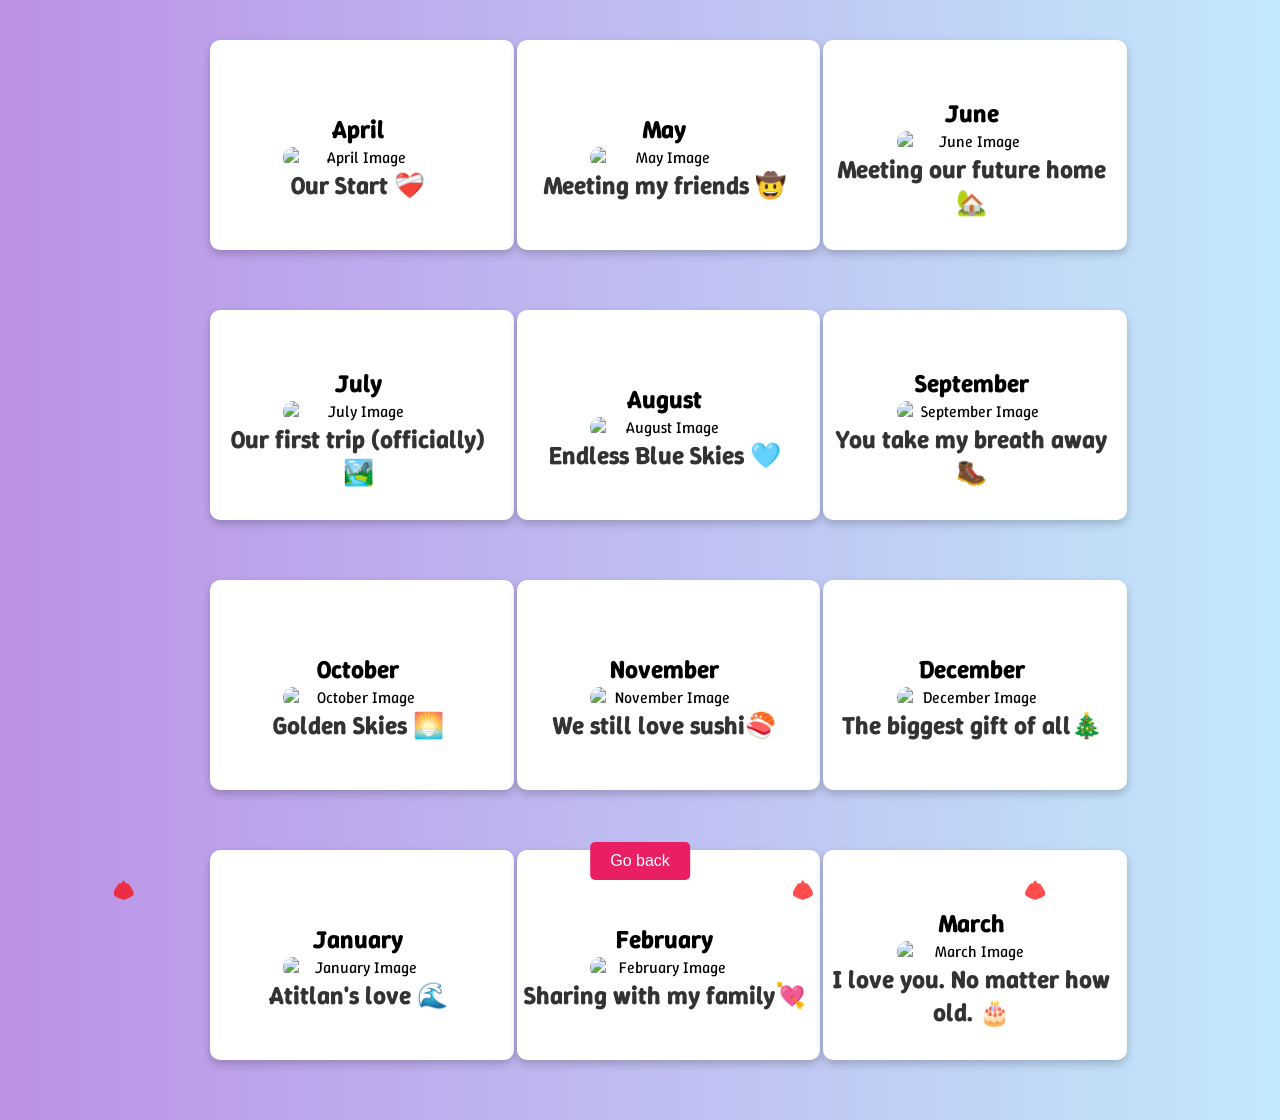
==== 1yr.html @ 80d87c98 "Add files via upload" ====
<!DOCTYPE html>
<html lang="en">
<head>
    <meta charset="UTF-8">
    <meta name="viewport" content="width=device-width, initial-scale=1.0">
    <title>Our first of many<3</title>
    <link rel="icon" href="logo.jpg" type="image/icon type">
    <link rel="stylesheet" href="styles.css">
    <link rel="preconnect" href="https://fonts.googleapis.com">
    <link rel="preconnect" href="https://fonts.gstatic.com" crossorigin>
    <link href="https://fonts.googleapis.com/css2?family=Inter&family=Winky+Sans:ital,wght@0,300..900;1,300..900&display=swap" rel="stylesheet">
</head>
<body class="yr1">
    <div class="grid-container">
        <!-- April Container -->
        <div class="container" id="april">
            <h3>April</h3>
            <img id="april-image" src="" alt="April Image" class="romantic-photo">        
            <span>Our Start ❤️‍🩹</span>
        </div>

        <!-- May Container -->
        <div class="container" id="may">
            <h3>May</h3>
            <img id="may-image" src="" alt="May Image" class="romantic-photo">        
            <span>Meeting my friends 🤠</span>
        </div>

        <!-- June Container -->
        <div class="container" id="june">
            <h3>June</h3>
            <img id="june-image" alt="June Image" class="romantic-photo">        
            <span>Meeting our future home 🏡 </span>
        </div>

        <!-- July Container -->
        <div class="container" id="july">
            <h3>July</h3>
            <img id="july-image" alt="July Image" class="romantic-photo">        
            <span>Our first trip (officially) 🏞️</span>
        </div>

        <!-- August Container -->
        <div class="container" id="august">
            <h3>August</h3>
            <img id="august-image" alt="August Image" class="romantic-photo">        
            <span>Endless Blue Skies 🩵</span>
        </div>

        <!-- September Container -->
        <div class="container" id="september">
            <h3>September</h3>
            <img id="september-image" alt="September Image" class="romantic-photo">        
            <span>You take my breath away 🥾</span>
        </div>

        <!-- October Container -->
        <div class="container" id="october">
            <h3>October</h3>
            <img id="october-image" alt="October Image" class="romantic-photo">        
            <span>Golden Skies 🌅</span>
        </div>

        <!-- November Container -->
        <div class="container" id="november">
            <h3>November</h3>
            <img id="november-image" alt="November Image" class="romantic-photo">        
            <span>We still love sushi🍣</span>
        </div>

        <!-- December Container -->
        <div class="container" id="december">
            <h3>December</h3>
            <img id="december-image" alt="December Image" class="romantic-photo">        
            <span>The biggest gift of all🎄</span>
        </div>

        <!-- January Container -->
        <div class="container" id="january">
            <h3>January</h3>
            <img id="january-image" alt="January Image" class="romantic-photo">        
            <span>Atitlan's love 🌊</span>
        </div>

        <!-- February Container -->
        <div class="container" id="february">
            <h3>February</h3>
            <img id="february-image" alt="February Image" class="romantic-photo">        
            <span>Sharing with my family💘</span>
        </div>

        <!-- March Container -->
        <div class="container" id="march">
            <h3>March</h3>
            <img id="march-image" alt="March Image" class="romantic-photo">        
            <span>I love you. No matter how old. 🎂</span>
        </div>

        <div id="hearts-container"></div>
        <a href="index.html">
            <button id="go-main">Go back</button>
        </a>
    </div>
    <script src="scripts2.js"></script>
</body>
</html>
---- styles.css ----
body {
    font-family: 'Arial', sans-serif;
    display: flex;
    justify-content: center;
    align-items: center;
    height: 100vh;
    margin: 0;
    background: linear-gradient(to right, #ffecd2, #fcb69f);
}

.container {
    text-align: center;
    background: white;
    padding: 30px;
    border-radius: 10px;
    box-shadow: 0 4px 8px rgba(0, 0, 0, 0.2);
    max-width: 400px;
    width: 100%;
}

h1 {
    color: #e91e63;
}

.romantic-photo {
    width: 100%;
    height: auto;
    border-radius: 10px;
    margin-bottom: 20px;
}

p {
    font-size: 18px;
    color: #555;
}

button {
    background-color: #e91e63;
    color: white;
    border: none;
    padding: 10px 20px;
    font-size: 16px;
    border-radius: 5px;
    cursor: pointer;
}

#go-main {
    position: fixed; /* Stays at the bottom of the viewport */
    bottom: 20px;
    left: 50%; /* Centers it horizontally */
    transform: translateX(-50%); /* Ensures proper centering */
    background-color: #e91e63;
    color: white;
    border: none;
    padding: 10px 20px;
    font-size: 16px;
    border-radius: 5px;
    cursor: pointer;
}

#go-main:hover {
    background-color: #d81b60;
}


button:hover {
    background-color: #d81b60;
}

.hearts {
    position: absolute;
    top: 0;
    left: 0;
    width: 100%;
    height: 100%;
    pointer-events: none;
}

@media (max-width: 480px) {
    .container {
        padding: 15px;
        max-width: 90%; /* Adjusts width to fit smaller screens */
    }

    h1 {
        font-size: 20px; /* Reduce header size */
    }

    p {
        font-size: 14px;
    }

    button {
        font-size: 12px;
        padding: 6px 12px;
    }
}

@media (max-width: 480px) {
    .yr1 {
        max-width: 100%; 
        height: auto;
    }
}

body {
    overflow-x: hidden; /* Prevents horizontal scrolling */
}


.index-page {
    background: linear-gradient(to right, #a1c4fd, #c2e9fb);
}

.index-page .container {
    background: #f0f8ff; 
    border: 2px solid #3498db;
}

.index-page h1 {
    color: #3498db; 
}

.index-page button {
    background-color: #3498db; 
}

.index-page button:hover {
    background-color: #2980b9;
}

.index-page .container {
    padding: 40px;
    margin-right: 20px; 
}

.index-page .yr1 {
    width: 350px; /* Adjust as needed */
    height: auto;
}

#hearts-container {
    position: fixed;
    bottom: 0;
    left: 0;
    width: 100%;
    z-index: 1000; /* Make sure hearts appear above other content */
}
/* Specific Styles for yr1 Section */
.yr1 {
    background: linear-gradient(to right, #bb91e6, #c2e9fb);
    font-family: "Winky Sans", sans-serif;
    width: 100%;
    height: auto;
}

.yr1 .grid-container {
    display: grid;
    grid-template-columns: repeat(3, 1fr); /* 3 columns */
    gap: 20px;
    padding: 20px;
    max-width: 900px;
    margin: auto;
}

.yr1 .container {
    text-align: center;
    background: white;
    padding: 5px;
    border-radius: 10px;
    box-shadow: 0 4px 8px rgba(0, 0, 0, 0.2);
    width: 100%;
    min-height: 200px; 
    height: auto;
    margin: 20px; 
    padding-right: 12px;
    display: flex;
    flex-direction: column;
    align-items: center;
    justify-content: center;
}

.yr1 .container h3 {
    font-size: 25px;  /* Adjust size for h3 */
    margin-bottom: 0px;
}

.yr1 .container img {
    width: 150px; /* Ensure all images have a fixed width */
    height: auto; /* Maintain aspect ratio */
    max-height: 200px; /* Set a max-height to prevent drastic size differences */
    margin-bottom: 1px;
    margin-top: 1px;
    box-sizing: border-box; /* Include padding and border in the element's total width/height */
}


.yr1 .container span {
    font-size: 25px;
    font-weight: bold;
    color: #333;
}

@media (max-width: 768px) {
    .yr1 .grid-container {
        grid-template-columns: repeat(2, 1fr); /* 2 columns on smaller screens */
    }

    .yr1 .container {
        padding: 15px;
    }

    .yr1 .container img {
        width: 80px; /* Adjust image size for smaller screens */
    }

    .yr1 .container span {
        font-size: 18px; /* Smaller text for smaller screens */
    }
}

@media (max-width: 480px) {
    .yr1 .grid-container {
        grid-template-columns: 1fr; /* 1 column for very small screens */
    }

    .yr1 .container {
        padding: 10px;
    }

    .yr1 .container img {
        width: 60px; /* Adjust image size even smaller */
    }

    .yr1 .container span {
        font-size: 16px; /* Even smaller text for very small screens */
    }
}
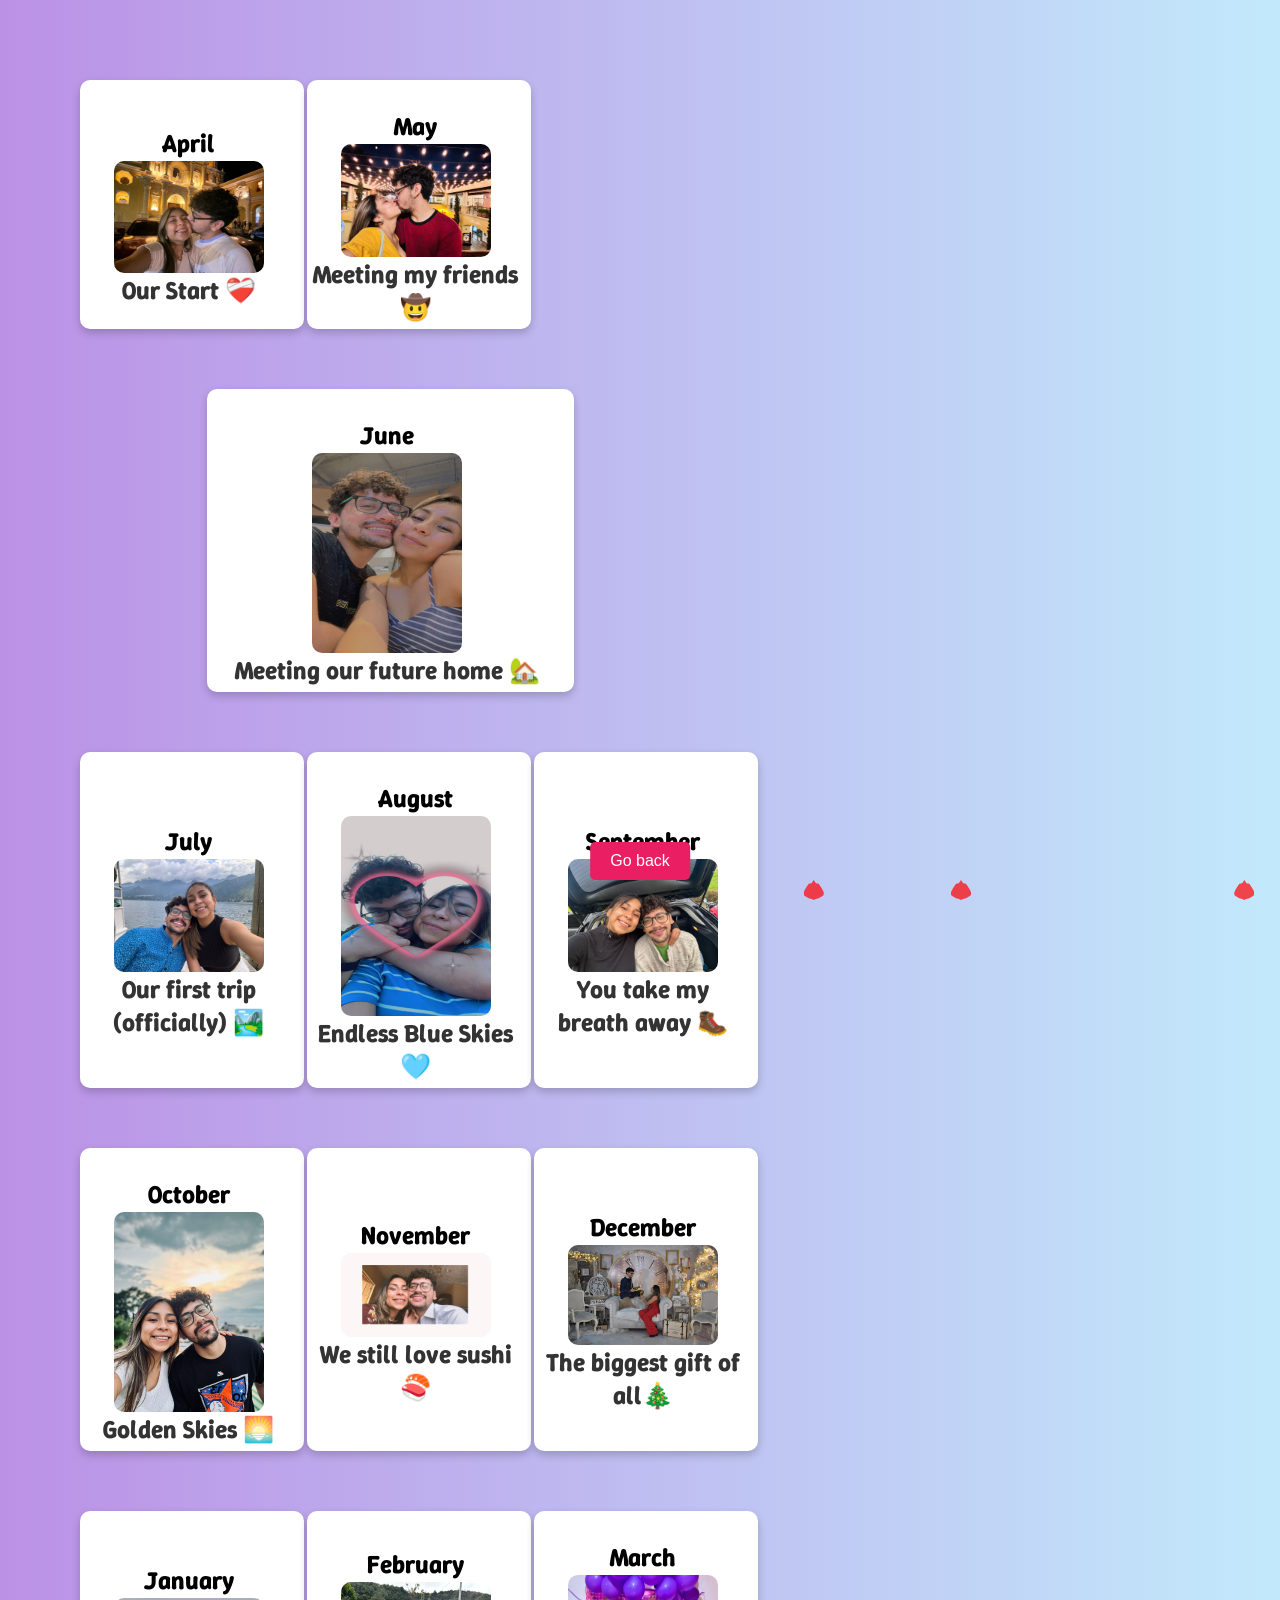
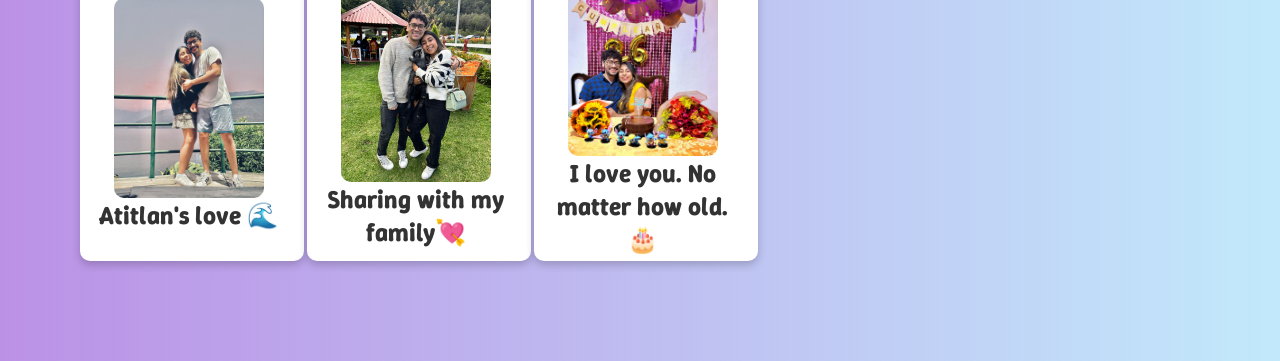
==== commit c2ff3822: "2yr" ====
--- a/1yr.html
+++ b/1yr.html
@@ -1,106 +1,106 @@
-<!DOCTYPE html>
-<html lang="en">
-<head>
-    <meta charset="UTF-8">
-    <meta name="viewport" content="width=device-width, initial-scale=1.0">
-    <title>Our first of many<3</title>
-    <link rel="icon" href="logo.jpg" type="image/icon type">
-    <link rel="stylesheet" href="styles.css">
-    <link rel="preconnect" href="https://fonts.googleapis.com">
-    <link rel="preconnect" href="https://fonts.gstatic.com" crossorigin>
-    <link href="https://fonts.googleapis.com/css2?family=Inter&family=Winky+Sans:ital,wght@0,300..900;1,300..900&display=swap" rel="stylesheet">
-</head>
-<body class="yr1">
-    <div class="grid-container">
-        <!-- April Container -->
-        <div class="container" id="april">
-            <h3>April</h3>
-            <img id="april-image" src="" alt="April Image" class="romantic-photo">        
-            <span>Our Start ❤️‍🩹</span>
-        </div>
-
-        <!-- May Container -->
-        <div class="container" id="may">
-            <h3>May</h3>
-            <img id="may-image" src="" alt="May Image" class="romantic-photo">        
-            <span>Meeting my friends 🤠</span>
-        </div>
-
-        <!-- June Container -->
-        <div class="container" id="june">
-            <h3>June</h3>
-            <img id="june-image" alt="June Image" class="romantic-photo">        
-            <span>Meeting our future home 🏡 </span>
-        </div>
-
-        <!-- July Container -->
-        <div class="container" id="july">
-            <h3>July</h3>
-            <img id="july-image" alt="July Image" class="romantic-photo">        
-            <span>Our first trip (officially) 🏞️</span>
-        </div>
-
-        <!-- August Container -->
-        <div class="container" id="august">
-            <h3>August</h3>
-            <img id="august-image" alt="August Image" class="romantic-photo">        
-            <span>Endless Blue Skies 🩵</span>
-        </div>
-
-        <!-- September Container -->
-        <div class="container" id="september">
-            <h3>September</h3>
-            <img id="september-image" alt="September Image" class="romantic-photo">        
-            <span>You take my breath away 🥾</span>
-        </div>
-
-        <!-- October Container -->
-        <div class="container" id="october">
-            <h3>October</h3>
-            <img id="october-image" alt="October Image" class="romantic-photo">        
-            <span>Golden Skies 🌅</span>
-        </div>
-
-        <!-- November Container -->
-        <div class="container" id="november">
-            <h3>November</h3>
-            <img id="november-image" alt="November Image" class="romantic-photo">        
-            <span>We still love sushi🍣</span>
-        </div>
-
-        <!-- December Container -->
-        <div class="container" id="december">
-            <h3>December</h3>
-            <img id="december-image" alt="December Image" class="romantic-photo">        
-            <span>The biggest gift of all🎄</span>
-        </div>
-
-        <!-- January Container -->
-        <div class="container" id="january">
-            <h3>January</h3>
-            <img id="january-image" alt="January Image" class="romantic-photo">        
-            <span>Atitlan's love 🌊</span>
-        </div>
-
-        <!-- February Container -->
-        <div class="container" id="february">
-            <h3>February</h3>
-            <img id="february-image" alt="February Image" class="romantic-photo">        
-            <span>Sharing with my family💘</span>
-        </div>
-
-        <!-- March Container -->
-        <div class="container" id="march">
-            <h3>March</h3>
-            <img id="march-image" alt="March Image" class="romantic-photo">        
-            <span>I love you. No matter how old. 🎂</span>
-        </div>
-
-        <div id="hearts-container"></div>
-        <a href="index.html">
-            <button id="go-main">Go back</button>
-        </a>
-    </div>
-    <script src="scripts2.js"></script>
-</body>
-</html>
+<!DOCTYPE html>
+<html lang="en">
+<head>
+    <meta charset="UTF-8">
+    <meta name="viewport" content="width=device-width, initial-scale=1.0">
+    <title>Our first of many<3</title>
+    <link rel="icon" href="logo.jpg" type="image/icon type">
+    <link rel="stylesheet" href="styles.css">
+    <link rel="preconnect" href="https://fonts.googleapis.com">
+    <link rel="preconnect" href="https://fonts.gstatic.com" crossorigin>
+    <link href="https://fonts.googleapis.com/css2?family=Inter&family=Winky+Sans:ital,wght@0,300..900;1,300..900&display=swap" rel="stylesheet">
+</head>
+<body class="yr1">
+    <div class="grid-container">
+        <!-- April Container -->
+        <div class="container" id="april">
+            <h3>April</h3>
+            <img id="april-image" src="" alt="April Image" class="romantic-photo">        
+            <span>Our Start ❤️‍🩹</span>
+        </div>
+
+        <!-- May Container -->
+        <div class="container" id="may">
+            <h3>May</h3>
+            <img id="may-image" src="" alt="May Image" class="romantic-photo">        
+            <span>Meeting my friends 🤠</span>
+        </div>
+
+        <!-- June Container -->
+        <div class="container" id="june">
+            <h3>June</h3>
+            <img id="june-image" alt="June Image" class="romantic-photo">        
+            <span>Meeting our future home 🏡 </span>
+        </div>
+
+        <!-- July Container -->
+        <div class="container" id="july">
+            <h3>July</h3>
+            <img id="july-image" alt="July Image" class="romantic-photo">        
+            <span>Our first trip (officially) 🏞️</span>
+        </div>
+
+        <!-- August Container -->
+        <div class="container" id="august">
+            <h3>August</h3>
+            <img id="august-image" alt="August Image" class="romantic-photo">        
+            <span>Endless Blue Skies 🩵</span>
+        </div>
+
+        <!-- September Container -->
+        <div class="container" id="september">
+            <h3>September</h3>
+            <img id="september-image" alt="September Image" class="romantic-photo">        
+            <span>You take my breath away 🥾</span>
+        </div>
+
+        <!-- October Container -->
+        <div class="container" id="october">
+            <h3>October</h3>
+            <img id="october-image" alt="October Image" class="romantic-photo">        
+            <span>Golden Skies 🌅</span>
+        </div>
+
+        <!-- November Container -->
+        <div class="container" id="november">
+            <h3>November</h3>
+            <img id="november-image" alt="November Image" class="romantic-photo">        
+            <span>We still love sushi🍣</span>
+        </div>
+
+        <!-- December Container -->
+        <div class="container" id="december">
+            <h3>December</h3>
+            <img id="december-image" alt="December Image" class="romantic-photo">        
+            <span>The biggest gift of all🎄</span>
+        </div>
+
+        <!-- January Container -->
+        <div class="container" id="january">
+            <h3>January</h3>
+            <img id="january-image" alt="January Image" class="romantic-photo">        
+            <span>Atitlan's love 🌊</span>
+        </div>
+
+        <!-- February Container -->
+        <div class="container" id="february">
+            <h3>February</h3>
+            <img id="february-image" alt="February Image" class="romantic-photo">        
+            <span>Sharing with my family💘</span>
+        </div>
+
+        <!-- March Container -->
+        <div class="container" id="march">
+            <h3>March</h3>
+            <img id="march-image" alt="March Image" class="romantic-photo">        
+            <span>I love you. No matter how old. 🎂</span>
+        </div>
+
+        <div id="hearts-container"></div>
+        <a href="index.html">
+            <button id="go-main">Go back</button>
+        </a>
+    </div>
+    <script src="scripts2.js"></script>
+</body>
+</html>
--- a/styles.css
+++ b/styles.css
@@ -1,238 +1,240 @@
-body {
-    font-family: 'Arial', sans-serif;
-    display: flex;
-    justify-content: center;
-    align-items: center;
-    height: 100vh;
-    margin: 0;
-    background: linear-gradient(to right, #ffecd2, #fcb69f);
-}
-
-.container {
-    text-align: center;
-    background: white;
-    padding: 30px;
-    border-radius: 10px;
-    box-shadow: 0 4px 8px rgba(0, 0, 0, 0.2);
-    max-width: 400px;
-    width: 100%;
-}
-
-h1 {
-    color: #e91e63;
-}
-
-.romantic-photo {
-    width: 100%;
-    height: auto;
-    border-radius: 10px;
-    margin-bottom: 20px;
-}
-
-p {
-    font-size: 18px;
-    color: #555;
-}
-
-button {
-    background-color: #e91e63;
-    color: white;
-    border: none;
-    padding: 10px 20px;
-    font-size: 16px;
-    border-radius: 5px;
-    cursor: pointer;
-}
-
-#go-main {
-    position: fixed; /* Stays at the bottom of the viewport */
-    bottom: 20px;
-    left: 50%; /* Centers it horizontally */
-    transform: translateX(-50%); /* Ensures proper centering */
-    background-color: #e91e63;
-    color: white;
-    border: none;
-    padding: 10px 20px;
-    font-size: 16px;
-    border-radius: 5px;
-    cursor: pointer;
-}
-
-#go-main:hover {
-    background-color: #d81b60;
-}
-
-
-button:hover {
-    background-color: #d81b60;
-}
-
-.hearts {
-    position: absolute;
-    top: 0;
-    left: 0;
-    width: 100%;
-    height: 100%;
-    pointer-events: none;
-}
-
-@media (max-width: 480px) {
-    .container {
-        padding: 15px;
-        max-width: 90%; /* Adjusts width to fit smaller screens */
-    }
-
-    h1 {
-        font-size: 20px; /* Reduce header size */
-    }
-
-    p {
-        font-size: 14px;
-    }
-
-    button {
-        font-size: 12px;
-        padding: 6px 12px;
-    }
-}
-
-@media (max-width: 480px) {
-    .yr1 {
-        max-width: 100%; 
-        height: auto;
-    }
-}
-
-body {
-    overflow-x: hidden; /* Prevents horizontal scrolling */
-}
-
-
-.index-page {
-    background: linear-gradient(to right, #a1c4fd, #c2e9fb);
-}
-
-.index-page .container {
-    background: #f0f8ff; 
-    border: 2px solid #3498db;
-}
-
-.index-page h1 {
-    color: #3498db; 
-}
-
-.index-page button {
-    background-color: #3498db; 
-}
-
-.index-page button:hover {
-    background-color: #2980b9;
-}
-
-.index-page .container {
-    padding: 40px;
-    margin-right: 20px; 
-}
-
-.index-page .yr1 {
-    width: 350px; /* Adjust as needed */
-    height: auto;
-}
-
-#hearts-container {
-    position: fixed;
-    bottom: 0;
-    left: 0;
-    width: 100%;
-    z-index: 1000; /* Make sure hearts appear above other content */
-}
-/* Specific Styles for yr1 Section */
-.yr1 {
-    background: linear-gradient(to right, #bb91e6, #c2e9fb);
-    font-family: "Winky Sans", sans-serif;
-    width: 100%;
-    height: auto;
-}
-
-.yr1 .grid-container {
-    display: grid;
-    grid-template-columns: repeat(3, 1fr); /* 3 columns */
-    gap: 20px;
-    padding: 20px;
-    max-width: 900px;
-    margin: auto;
-}
-
-.yr1 .container {
-    text-align: center;
-    background: white;
-    padding: 5px;
-    border-radius: 10px;
-    box-shadow: 0 4px 8px rgba(0, 0, 0, 0.2);
-    width: 100%;
-    min-height: 200px; 
-    height: auto;
-    margin: 20px; 
-    padding-right: 12px;
-    display: flex;
-    flex-direction: column;
-    align-items: center;
-    justify-content: center;
-}
-
-.yr1 .container h3 {
-    font-size: 25px;  /* Adjust size for h3 */
-    margin-bottom: 0px;
-}
-
-.yr1 .container img {
-    width: 150px; /* Ensure all images have a fixed width */
-    height: auto; /* Maintain aspect ratio */
-    max-height: 200px; /* Set a max-height to prevent drastic size differences */
-    margin-bottom: 1px;
-    margin-top: 1px;
-    box-sizing: border-box; /* Include padding and border in the element's total width/height */
-}
-
-
-.yr1 .container span {
-    font-size: 25px;
-    font-weight: bold;
-    color: #333;
-}
-
-@media (max-width: 768px) {
-    .yr1 .grid-container {
-        grid-template-columns: repeat(2, 1fr); /* 2 columns on smaller screens */
-    }
-
-    .yr1 .container {
-        padding: 15px;
-    }
-
-    .yr1 .container img {
-        width: 80px; /* Adjust image size for smaller screens */
-    }
-
-    .yr1 .container span {
-        font-size: 18px; /* Smaller text for smaller screens */
-    }
-}
-
-@media (max-width: 480px) {
-    .yr1 .grid-container {
-        grid-template-columns: 1fr; /* 1 column for very small screens */
-    }
-
-    .yr1 .container {
-        padding: 10px;
-    }
-
-    .yr1 .container img {
-        width: 60px; /* Adjust image size even smaller */
-    }
-
-    .yr1 .container span {
-        font-size: 16px; /* Even smaller text for very small screens */
-    }
-}
+body {
+  font-family: "Arial", sans-serif;
+  display: grid;
+  grid-template-columns: 1fr; /* default = mobile (1 column) */
+  gap: 20px;
+
+  padding: 40px;
+  margin: 0;
+
+  background: linear-gradient(to right, #ffecd2, #fcb69f);
+}
+.container {
+  text-align: center;
+  background: white;
+  padding: 30px;
+  border-radius: 10px;
+  box-shadow: 0 4px 8px rgba(0, 0, 0, 0.2);
+  max-width: 320px;
+  width: 100%;
+  margin: 0 auto;
+}
+
+h1 {
+  color: #e91e63;
+}
+
+.romantic-photo {
+  width: 100%;
+  height: auto;
+  border-radius: 10px;
+  margin-bottom: 20px;
+}
+
+p {
+  font-size: 18px;
+  color: #555;
+}
+
+button {
+  background-color: #e91e63;
+  color: white;
+  border: none;
+  padding: 10px 20px;
+  font-size: 16px;
+  border-radius: 5px;
+  cursor: pointer;
+}
+
+#go-main {
+  position: fixed; /* Stays at the bottom of the viewport */
+  bottom: 20px;
+  left: 50%; /* Centers it horizontally */
+  transform: translateX(-50%); /* Ensures proper centering */
+  background-color: #e91e63;
+  color: white;
+  border: none;
+  padding: 10px 20px;
+  font-size: 16px;
+  border-radius: 5px;
+  cursor: pointer;
+}
+
+#go-main:hover {
+  background-color: #d81b60;
+}
+
+button:hover {
+  background-color: #d81b60;
+}
+
+.hearts {
+  position: absolute;
+  top: 0;
+  left: 0;
+  width: 100%;
+  height: 100%;
+  pointer-events: none;
+}
+
+@media (min-width: 768px) {
+  body {
+    grid-template-columns: repeat(2, 1fr);
+    justify-content: center;
+  }
+
+  .container {
+    max-width: 350px;
+    margin: 0 auto;
+  }
+
+  .container:nth-child(3) {
+    grid-column: span 2; /* goes below */
+    justify-self: center; /* centered */
+  }
+}
+
+@media (max-width: 480px) {
+  .yr1 {
+    max-width: 100%;
+    height: auto;
+  }
+}
+
+body {
+  overflow-x: hidden; /* Prevents horizontal scrolling */
+}
+
+.index-page {
+  background: linear-gradient(to right, #a1c4fd, #c2e9fb);
+}
+
+.index-page .container {
+  background: #f0f8ff;
+  border: 2px solid #3498db;
+}
+
+.index-page h1 {
+  color: #3498db;
+}
+
+.index-page button {
+  background-color: #3498db;
+}
+
+.index-page button:hover {
+  background-color: #2980b9;
+}
+
+.index-page .container {
+  padding: 40px;
+}
+
+.index-page .yr1 {
+  width: 350px; /* Adjust as needed */
+  height: auto;
+}
+
+#hearts-container {
+  position: fixed;
+  bottom: 0;
+  left: 0;
+  width: 100%;
+  z-index: 1000; /* Make sure hearts appear above other content */
+}
+/* Specific Styles for yr1 Section */
+.yr1 {
+  background: linear-gradient(to right, #bb91e6, #c2e9fb);
+  font-family: "Winky Sans", sans-serif;
+  width: 100%;
+  height: auto;
+}
+
+.yr1 .grid-container {
+  display: grid;
+  grid-template-columns: repeat(3, 1fr); /* 3 columns */
+  gap: 20px;
+  padding: 20px;
+  max-width: 900px;
+  margin: auto;
+}
+
+.yr1 .container {
+  text-align: center;
+  background: white;
+  padding: 5px;
+  border-radius: 10px;
+  box-shadow: 0 4px 8px rgba(0, 0, 0, 0.2);
+  width: 100%;
+  min-height: 200px;
+  height: auto;
+  margin: 20px;
+  padding-right: 12px;
+  display: flex;
+  flex-direction: column;
+  align-items: center;
+  justify-content: center;
+}
+
+.yr1 .container h3 {
+  font-size: 25px; /* Adjust size for h3 */
+  margin-bottom: 0px;
+}
+
+.yr1 .container img {
+  width: 150px; /* Ensure all images have a fixed width */
+  height: auto; /* Maintain aspect ratio */
+  max-height: 200px; /* Set a max-height to prevent drastic size differences */
+  margin-bottom: 1px;
+  margin-top: 1px;
+  box-sizing: border-box; /* Include padding and border in the element's total width/height */
+}
+
+.yr1 .container span {
+  font-size: 25px;
+  font-weight: bold;
+  color: #333;
+}
+
+@media (max-width: 768px) {
+  .yr1 .grid-container {
+    grid-template-columns: repeat(2, 1fr); /* 2 columns on smaller screens */
+  }
+
+  .yr1 .container {
+    padding: 15px;
+  }
+
+  .yr1 .container img {
+    width: 80px; /* Adjust image size for smaller screens */
+  }
+
+  .yr1 .container span {
+    font-size: 18px; /* Smaller text for smaller screens */
+  }
+}
+
+@media (max-width: 480px) {
+  .yr1 .grid-container {
+    grid-template-columns: 1fr; /* 1 column for very small screens */
+  }
+
+  .yr1 .container {
+    padding: 10px;
+  }
+
+  .yr1 .container img {
+    width: 60px; /* Adjust image size even smaller */
+  }
+
+  .yr1 .container span {
+    font-size: 16px; /* Even smaller text for very small screens */
+  }
+}
+
+.container:nth-child(3) {
+  grid-column: 1 / -1; /* span full row */
+  justify-self: center; /* center the card */
+  max-width: 350px;
+  width: 100%;
+}
